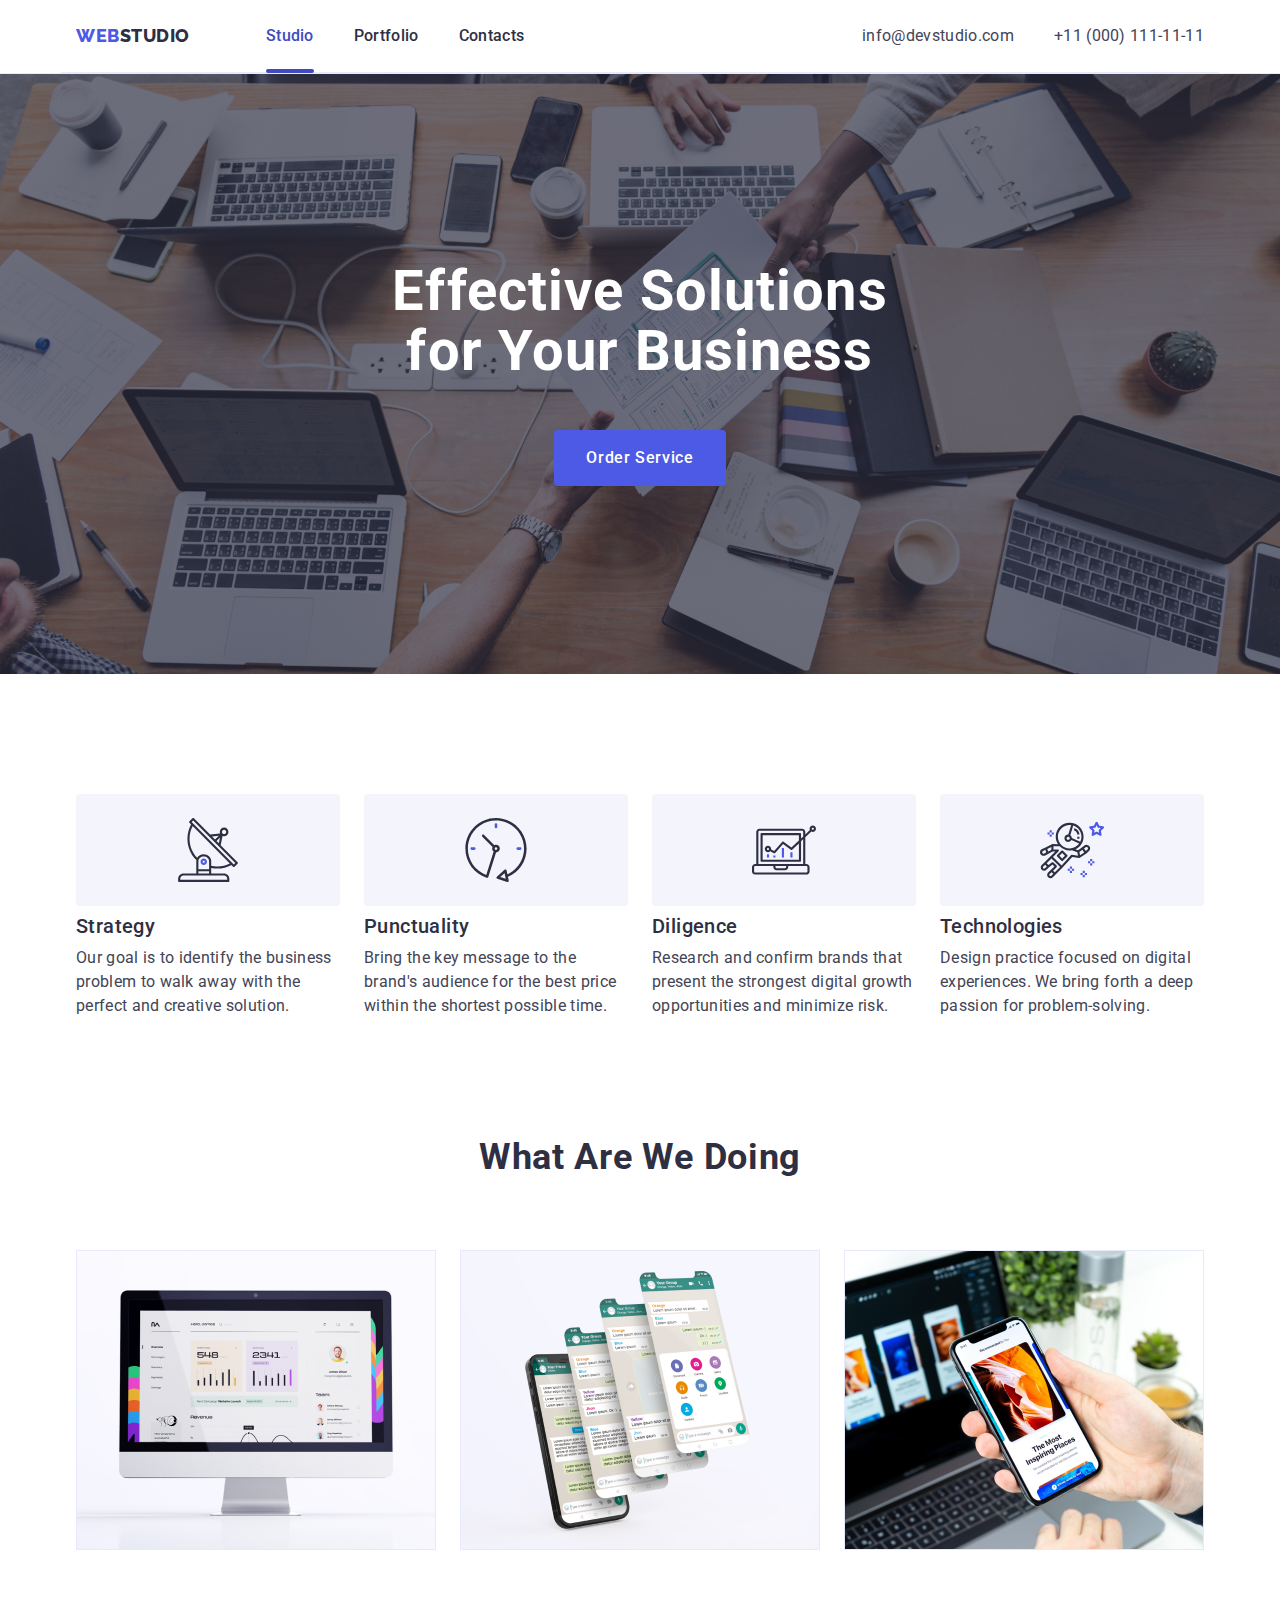
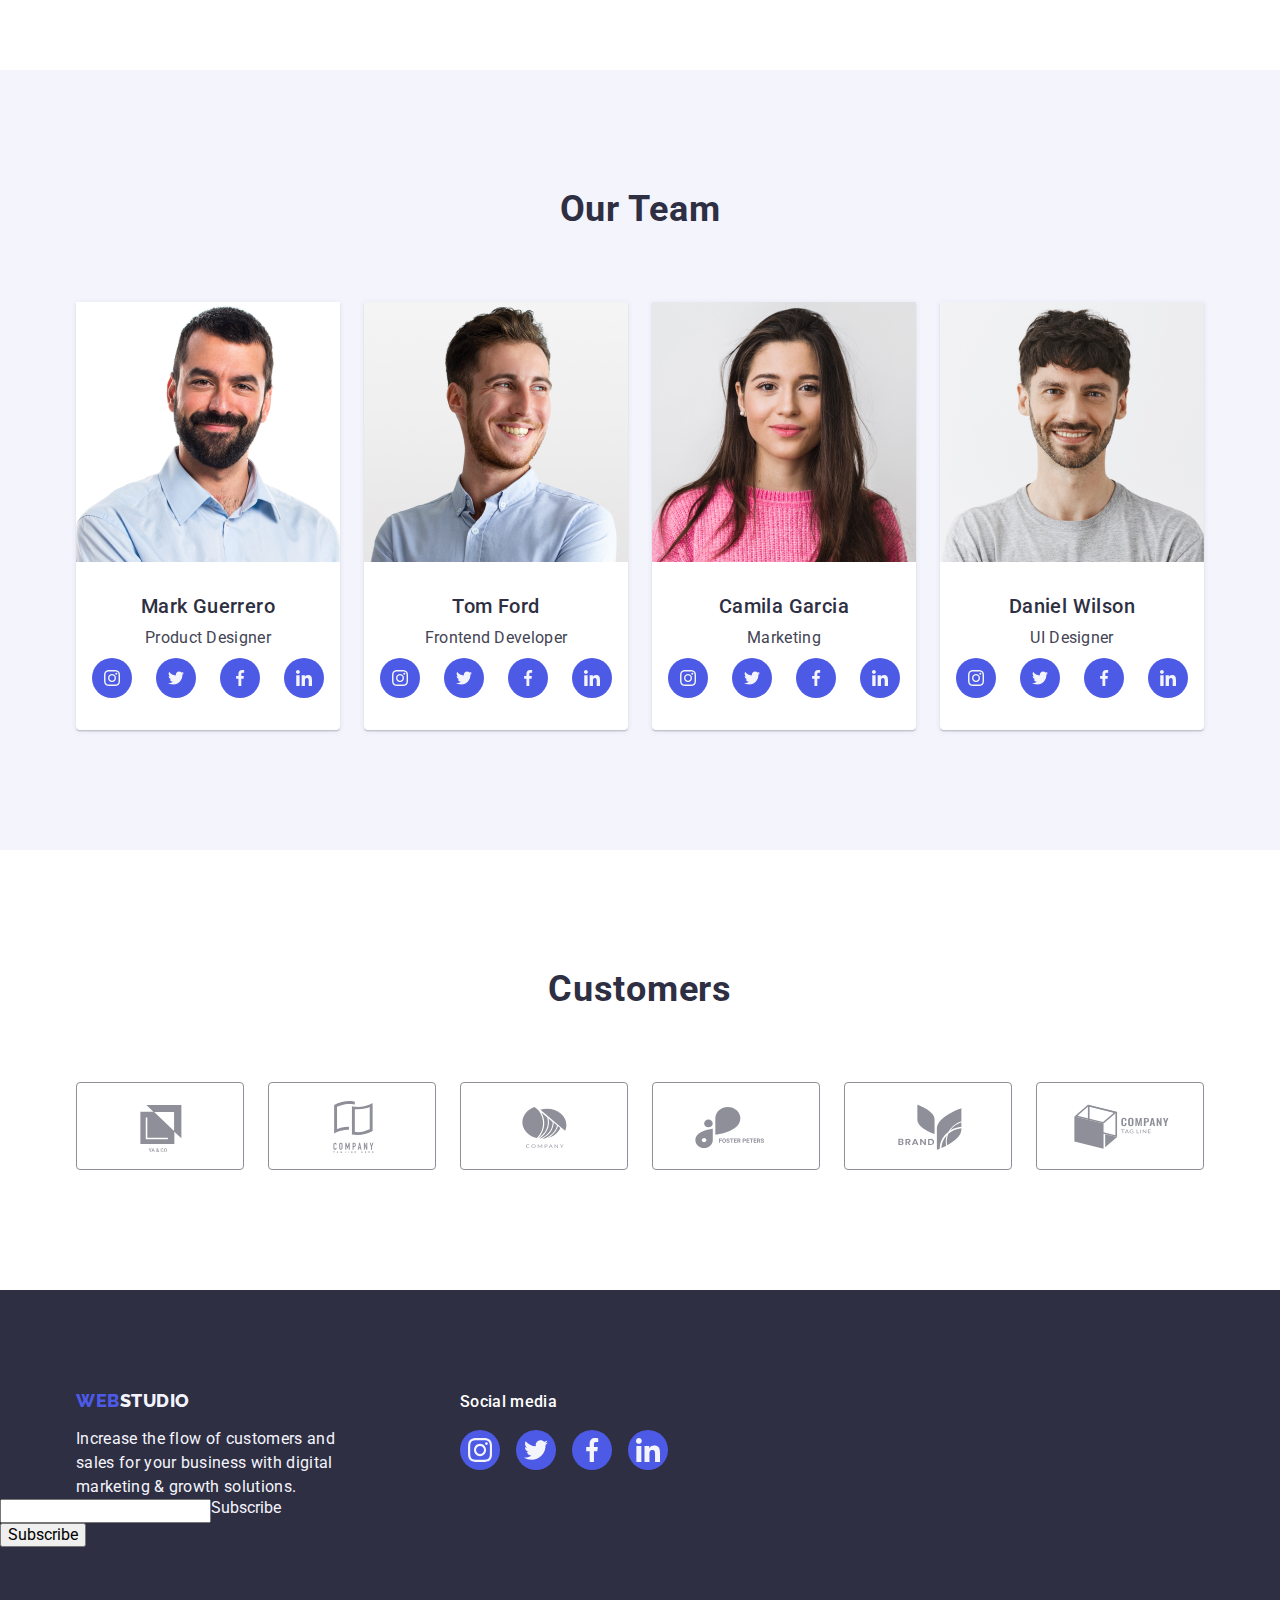
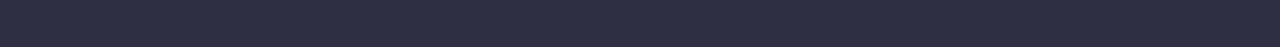
==== index.html @ 99c34e23 "hw6" ====
<!DOCTYPE html>
<html lang="en">

<head>
  <meta charset="UTF-8">
  <meta http-equiv="X-UA-Compatible" content="IE=edge">
  <meta name="viewport" content="width=device-width, initial-scale=1.0">
  <title>WebStudio</title>
  <link rel="preconnect" href="https://fonts.googleapis.com">
  <link rel="preconnect" href="https://fonts.gstatic.com" crossorigin>
  <link href="https://fonts.googleapis.com/css2?family=Raleway:wght@800&family=Roboto:wght@400;500;700;900&display=swap"
    rel="stylesheet">
  <link rel="stylesheet" href="https://cdnjs.cloudflare.com/ajax/libs/modern-normalize/1.1.0/modern-normalize.min.css">
  <link rel="stylesheet" href="./css/styles.css">

</head>

<body>

  <header class="header">
    <div class="container main-nav">
      <nav class="nav">
        <a href="./index.html" class="logo link">Web<span class="studio">Studio</span></a>
        <ul class="site-nav list">
          <li class="item">
            <a class="nav-link current link" href="./index.html">Studio</a>
          </li>
          <li class="item">
            <a class="nav-link baterr link" href="./portfolio.html">Portfolio</a>
          </li>
          <li class="item">
            <a class="nav-link link" href="">Contacts</a>
          </li>
        </ul>
      </nav>
      <!-- contacts -->
      <address class="address">
        <ul class="auth-nav list">
          <li class="item">
            <a class="info-link link" href="mailto:info@devstudio.com">info@devstudio.com</a>
          </li>
          <li class="item">
            <a class="info-link link" href="tel:+110001111111">+11 (000) 111-11-11</a>
          </li>
        </ul>
      </address>
    </div>
  </header>
  <main>
    <section class="hero">
      <!-- Hero image -->
      <div class="container">
        <h1 class="hero-title">Effective Solutions
          for Your Business</h1>
        <button class="hero-button" type="button" data-modal-open>Order Service</button>
      </div>
    </section>
    <!-- section 1 -->
    <section class="section-eno">
      <div class="container info-nav">
        <h2 class="section-one visually-hidden">section-one</h2>
        <ul class="list section-one-list">
          <li class="itom">
            <div class="glav-iconka">
              <svg class="antenna" width="64" height="64">
                <use href="./images/icons.svg#icon-antenna-1-1">
                </use>
              </svg>
            </div>
            <h3 class="title">Strategy</h3>
            <p class="title-description">Our goal is to identify the business
              problem to walk away with the perfect and creative solution.</p>
          </li>
          <li class="itom">
            <div class="glav-iconka">
              <svg class="antenna" width="64" height="64">
                <use href="./images/icons.svg#icon-clock-1-1">
                </use>
              </svg>
            </div>
            <h3 class="title">Punctuality</h3>
            <p class="title-description">Bring the key message to the brand's audience for the best price within the
              shortest possible
              time.</p>
          </li>
          <li class="itom">
            <div class="glav-iconka">
              <svg class="antenna" width="64" height="64">
                <use href="./images/icons.svg#icon-diagram-1-1">
                </use>
              </svg>
            </div>
            <h3 class="title">Diligence</h3>
            <p class="title-description">Research and confirm brands that present the strongest digital growth
              opportunities and minimize
              risk.
            </p>
          </li>
          <li class="itom">
            <div class="glav-iconka">
              <svg class="antenna" width="64" height="64">
                <use href="./images/icons.svg#icon-astronaut-1-1">
                </use>
              </svg>
            </div>
            <h3 class="title">Technologies</h3>
            <p class="title-description">Design practice focused on digital experiences. We bring forth a deep
              passion
              for
              problem-solving.
            </p>
          </li>
        </ul>
      </div>
    </section>
    <!-- section 2 -->
    <section class="section">
      <div class="container foto-nav">
        <h2 class="section-tho">What are we doing</h2>
        <ul class="section-tho-list">
          <li class="atem">
            <img src="./images/about/Rectangle71.jpg" alt="Strategy" width="360" height="300" />
          </li>
          <li class="atem">
            <img src="./images/about/Rectangle71(1).jpg" alt="Communication" width="360" height="300" />
          </li>
          <li class="atem">
            <img src="./images/about/Rectangle71(2).jpg" alt="Technologies" width="360" height="300" />
          </li>
        </ul>
      </div>
    </section>
    <!-- section 3  team-->
    <section class="section-team">
      <div class="container name-nav">
        <h2 class="section-three">Our Team</h2>
        <ul class="section-three-list">
          <li class="theam">
            <img src="./images/team/img(1a).jpg" alt="Mark Guerrero" width="264" height="260">
            <div class="class-one">
              <h3 class="staff-name">Mark Guerrero</h3>
              <p class="staff-role">Product Designer</p>
              <ul class="theam-iconka-list list">
                <li class="sicial-mereja-list">
                  <a href="" class="theam-iconka-link">
                    <svg class="theam-iconka" width="16" height="16">
                      <use href="./images/icons.svg#icon-instagram-2-1">
                      </use>
                    </svg>
                  </a>
                </li>
                <li class="sicial-mereja-list">
                  <a href="" class="theam-iconka-link">
                    <svg class="theam-iconka" width="16" height="16">
                      <use href="./images/icons.svg#icon-twitter-1-1">
                      </use>
                    </svg>
                  </a>
                </li>
                <li class="sicial-mereja-list">
                  <a href="" class="theam-iconka-link">
                    <svg class="theam-iconka" width="16" height="16">
                      <use href="./images/icons.svg#icon-facebook-1-1">
                      </use>
                    </svg>
                  </a>
                </li>
                <li class="sicial-mereja-list">
                  <a href="" class="theam-iconka-link">
                    <svg class="theam-iconka" width="16" height="16">
                      <use href="./images/icons.svg#icon-linkedin-1-1">
                      </use>
                    </svg>
                  </a>
                </li>
              </ul>
            </div>
          </li>
          <li class="theam">
            <img src="./images/team/img(2a).jpg" alt="Tom Ford" width="264" height="260" />
            <div class="class-one">
              <h3 class="staff-name">Tom Ford</h3>
              <p class="staff-role">Frontend Developer</p>
              <ul class="theam-iconka-list list">
                <li class="sicial-mereja-list">
                  <a href="" class="theam-iconka-link">
                    <svg class="theam-iconka" width="16" height="16">
                      <use href="./images/icons.svg#icon-instagram-2-1">
                      </use>
                    </svg>
                  </a>
                </li>
                <li class="sicial-mereja-list">
                  <a href="" class="theam-iconka-link">
                    <svg class="theam-iconka" width="16" height="16">
                      <use href="./images/icons.svg#icon-twitter-1-1">
                      </use>
                    </svg>
                  </a>
                </li>
                <li class="sicial-mereja-list">
                  <a href="" class="theam-iconka-link">
                    <svg class="theam-iconka" width="16" height="16">
                      <use href="./images/icons.svg#icon-facebook-1-1">
                      </use>
                    </svg>
                  </a>
                </li>
                <li class="sicial-mereja-list">
                  <a href="" class="theam-iconka-link">
                    <svg class="theam-iconka" width="16" height="16">
                      <use href="./images/icons.svg#icon-linkedin-1-1">
                      </use>
                    </svg>
                  </a>
                </li>
              </ul>
            </div>
          </li>
          <li class="theam">
            <img src="./images/team/img(3).jpg" alt="Camila Garcia" width="264" height="260" />
            <div class="class-one">
              <h3 class="staff-name">Camila Garcia</h3>
              <p class="staff-role">Marketing</p>
              <ul class="theam-iconka-list list">
                <li class="sicial-mereja-list">
                  <a href="" class="theam-iconka-link">
                    <svg class="theam-iconka" width="16" height="16">
                      <use href="./images/icons.svg#icon-instagram-2-1">
                      </use>
                    </svg>
                  </a>
                </li>
                <li class="sicial-mereja-list">
                  <a href="" class="theam-iconka-link">
                    <svg class="theam-iconka" width="16" height="16">
                      <use href="./images/icons.svg#icon-twitter-1-1">
                      </use>
                    </svg>
                  </a>
                </li>
                <li class="sicial-mereja-list">
                  <a href="" class="theam-iconka-link">
                    <svg class="theam-iconka" width="16" height="16">
                      <use href="./images/icons.svg#icon-facebook-1-1">
                      </use>
                    </svg>
                  </a>
                </li>
                <li class="sicial-mereja-list">
                  <a href="" class="theam-iconka-link">
                    <svg class="theam-iconka" width="16" height="16">
                      <use href="./images/icons.svg#icon-linkedin-1-1">
                      </use>
                    </svg>
                  </a>
                </li>
              </ul>
            </div>
          </li>
          <li class="theam">
            <img src="./images/team/img(4).jpg" alt="Daniel Wilson" width="264" height="260" />
            <div class="class-one">
              <h3 class="staff-name">Daniel Wilson</h3>
              <p class="staff-role">UI Designer</p>
              <ul class="theam-iconka-list list">
                <li class="sicial-mereja-list ">
                  <a href="" class="theam-iconka-link">
                    <svg class="theam-iconka" width="16" height="16">
                      <use href="./images/icons.svg#icon-instagram-2-1">
                      </use>
                    </svg>
                  </a>
                </li>
                <li class="sicial-mereja-list">
                  <a href="" class="theam-iconka-link">
                    <svg class="theam-iconka" width="16" height="16">
                      <use href="./images/icons.svg#icon-twitter-1-1">
                      </use>
                    </svg>
                  </a>
                </li>
                <li class="sicial-mereja-list">
                  <a href="" class="theam-iconka-link">
                    <svg class="theam-iconka" width="16" height="16">
                      <use href="./images/icons.svg#icon-facebook-1-1">
                      </use>
                    </svg>
                  </a>
                </li>
                <li class="sicial-mereja-list">
                  <a href="" class="theam-iconka-link">
                    <svg class="theam-iconka" width="16" height="16">
                      <use href="./images/icons.svg#icon-linkedin-1-1">
                      </use>
                    </svg>
                  </a>
                </li>
              </ul>
            </div>
          </li>
        </ul>
      </div>
    </section>
    <section class="customer">
      <div class="container">
        <h2 class="customers">Customers</h2>
        <ul class="client-list list">
          <li class="customer-client">
            <a href="" class="client-link">
              <svg class="client-icons" width="104" height="56">
                <use href="./images/icons.svg#icon-Logo-1">
                </use>
              </svg>
            </a>
          </li>
          <li class="customer-client">
            <a href="" class="client-link">
              <svg class="client-icons" width="104" height="56">
                <use href="./images/icons.svg#icon-Logo-2-1">
                </use>
              </svg>
            </a>
          </li>
          <li class="customer-client">
            <a href="" class="client-link">
              <svg class="client-icons" width="104" height="56">
                <use href="./images/icons.svg#icon-Logo-3-1">
                </use>
              </svg>
            </a>
          </li>
          <li class="customer-client">
            <a href="" class="client-link">
              <svg class="client-icons" width="104" height="56">
                <use href="./images/icons.svg#icon-Logo-4-1">
                </use>
              </svg>
            </a>
          </li>
          <li class="customer-client">
            <a href="" class="client-link">
              <svg class="client-icons" width="104" height="56">
                <use href="./images/icons.svg#icon-Logo-5-1">
                </use>
              </svg>
            </a>
          </li>
          <li class="customer-client">
            <a href="" class="client-link">
              <svg class="client-icons" width="104" height="56">
                <use href="./images/icons.svg#icon-Logo-6-1">
                </use>
              </svg>
            </a>
          </li>
        </ul>
      </div>
    </section>
  </main>
  <!-- footer -->
  <footer class="footer link">
    <div class="container foot-nav">
      <div class="footer-one">
        <a class="footer-logo link" href="./index.html">Web<span class="footer-studio">Studio</span></a>
        <p class="footer-text">Increase the flow of customers and sales for your business with digital marketing &
          growth solutions.</p>
      </div>
      <div class="social-nav">
        <p class="social-media">Social media</p>
        <ul class="social-footer-list list">
          <li class="glavni-iconki">
            <a href="" class="link-sosial-media">
              <svg class="iconka-sm" width="24" height="24">
                <use href="./images/icons.svg#icon-instagram-2-1"></use>
              </svg>
            </a>
          </li>
          <li class="glavni-iconki">
            <a href="" class="link-sosial-media">
              <svg class="iconka-sm" width="24" height="24">
                <use href="./images/icons.svg#icon-twitter-1-1"></use>
              </svg>
            </a>
          </li>
          <li class="glavni-iconki">
            <a href="" class="link-sosial-media">
              <svg class="iconka-sm" width="24" height="24">
                <use href="./images/icons.svg#icon-facebook-1-1"></use>
              </svg>
            </a>
          </li>
          <li class="glavni-iconki">
            <a href="" class="link-sosial-media">
              <svg class="iconka-sm" width="24" height="24">
                <use href="./images/icons.svg#icon-linkedin-1-1"></use>
              </svg>
            </a>
          </li>
        </ul>
      </div>
    </div>
    <div class="Subscribe">
      <label><input type=""></label>
      <span>Subscribe</span>
    </div>
    <button class="btn bnt-sumsctibe" type="submit">Subscribe</button>
  </footer>
  <!-- modal window -->
  <div class="backdrop is-hidden" data-modal>
    <div class="modal">
      <button class="modal-btn" type="button" data-modal-close>
        <svg class="modal-icon" width="8" height="8">
          <use href="./images/icons.svg#icon-close-black-18dp-2-1-1"></use>
        </svg>
      </button>
      <strong class="text-saglav">Leave your contacts and we will call you back</strong>
      <form name="contact-form">
        <label class="contact-form-label" for="Name">Name</label>
        <div class="contact-form-one">
          <input class="input-name" type="text" name="user_name" id="Name" />
          <svg class="icon-input" width="18" height="24">
            <use href=""></use>
          </svg>
        </div>
        <label class="contact-form-label" for="Phone">Phone</label>
        <div class="contact-form-one">
          <input class="input-name" type="tel" name="telefon_namb" id="Phone" />
          <svg class="icon-input" width="18" height="24">
            <use href=""></use>
          </svg>
        </div>
        <label class="contact-form-label" for="Email">Email</label>
        <div class="contact-form-one">
          <input class="input-name" type="email" name="email_contact" id="Email" />
          <svg class="icon-input" width="18" height="24">
            <use href=""></use>
          </svg>
        </div>
        <label class="contact-form-label" for="Comment">Comment</label>
        <textarea class="contact-form-maccenger" name="Comment_mesg" id="Comment" cols="30" rows="10"
          placeholder="Text input"></textarea>
        <label class="contact-form-info">
          <input class="input-checkbox" type="checkbox">
          <span class="input-checkbox-text">I accept the terms and conditions of the <a class="span-text" href>Privacy
              Policy</a></span>
        </label>
        <button class="btn btn-send" type="submit">Send</button>
      </form>
    </div>
  </div>
  <script src="./js/modal.js"></script>
</body>

</html>
---- css/styles.css ----
:root {
  --primary-brand: #4b5ae5;
  --pressed-state: #404bbf;
  --dark: #2e2f42;
  --success: #31d0aa;
  --text: #434455;
  --subtle-text: #8e8f99;
  --accent: #e7e9fc;
  --light: #f4f4fd;
  --modal-overlay: #2e2f42;
  --hero-background: #2e2f42;
  --white-background: #ffffff;
  --modal-background: #fcfcfc;
  --animation: 250ms cubic-bezier(0.4, 0, 0.2, 1);
  --anim-fast: 250ms ease-in;
  --anim-fas: 250ms cubic-bezier(0.4, 0, 0.2, 1);
}



*,
*::before,
* ::after {
  box-sizing: border-box;
}

h1,
h2,
h3,
ul,
p {
  margin: 0;
}

/* body */
body {
  color: var(--text);
  background-color: var(--white-background);
  font-family: 'Roboto', sans-serif;
}

.container {
  margin-left: auto;
  margin-right: auto;
  width: 1158px;
  padding: 0 15px;
}

img {
  display: block;
}

.main-nav {
  display: flex;
  align-items: center;
  border-bottom: 1px solid #E7E9FC;
}

.visually-hidden {
  position: absolute;
  width: 1px;
  height: 1px;
  margin: -1px;
  border: 0;
  padding: 0;
  clip: rect(0 0 0 0);
  overflow: hidden;
}

.nav {
  display: flex;
  align-items: center;
  height: 72px;
}

.header {
  text-decoration: none;
  color: inherit;
  border-bottom: 1px solid #e7e9fc;
  box-shadow: 0px 2px 1px rgba(46, 47, 66, 0.08),
    0px 1px 1px rgba(46, 47, 66, 0.16),
    0px 1px 6px rgba(46, 47, 66, 0.08);

}

.logo.link {
  margin-right: 76px;
}

/* site nav */
.site-nav {
  display: flex;
  align-items: center;
  gap: 40px;
  padding: 0;
}

/* до адресса , але не точно */
/* adress  */
.auth-nav {
  display: flex;
  gap: 40px;
  align-items: center;
}

.list {
  list-style-type: none;
}


/* logo header */
.logo.link {
  font-family: 'Raleway', sans-serif;
  font-style: normal;
  font-weight: 800;
  font-size: 18px;
  letter-spacing: 0.03em;
  text-transform: uppercase;
  line-height: 1.17;
  text-decoration: none;
  color: #4d5ae5;
}

.studio {
  color: #2e2f42;
  font-family: 'Raleway', sans-serif;
  font-style: normal;
  font-weight: 800;
  font-size: 18px;
  line-height: 1.17;
}

/* adress */
.address {
  font-style: normal;
  margin-left: auto;
}

.nav-link {
  color: var(--dark);
  letter-spacing: 0.02em;
  line-height: 1.5;
  font-style: normal;
  font-weight: 500;
  font-size: 16px;
  display: block;
  padding-top: 24px;
  padding-bottom: 24px;
  transition: color var(--anim-fas);
}

.nav-link.link:hover,
.nav-link.link:focus {
  color: #404bbf;
}

.info-link {
  transition: color var(--anim-fas);
}

.info-link.link:hover,
.info-link.link:focus {
  color: #404bbf
}

.auth-nav .info-link {
  color: var(--text);
  font-style: normal;
  font-weight: 400;
  font-size: 16px;
  line-height: 1.5;
  letter-spacing: 0.02em;
  transition: color var(--anim-fas);
}

.auth-nav,
info-link.link:hover,
.auth-nav,
info-link.link:focus {
  color: #404bbf;
  line-height: 1.5;
}

/* hero */
.hero {
  background-color: var(--hero-background);
  font-family: 'Roboto', sans-serif;
  height: 600px;
  text-align: center;
  padding: 188px 0;
}

.hero-title {
  color: var(--white-background);
  font-style: normal;
  font-weight: 700;
  font-size: 56px;
  line-height: 1.07;
  text-align: center;
  letter-spacing: 0.02em;
  text-align: center;
  display: block;
  margin-left: auto;
  margin-right: auto;
  max-width: 496px;
  margin-bottom: 48px;
}

.hero-button {
  background-color: #4D5AE5;
  color: var(--white-background);
  cursor: pointer;
  font-family: 'Roboto', sans-serif;
  font-style: normal;
  font-weight: 500;
  font-size: 16px;
  line-height: 1.5;
  letter-spacing: 0.04em;
  transition: background-color var(--animation);
}

.hero-button,
.button {
  text-align: center;
  display: block;
  min-width: 169px;
  height: 56px;
  border: none;
  border-radius: 4px;
  margin-left: auto;
  margin-right: auto;
  padding: 16px 32px;
}

.hero-button:hover,
.hero-button:focus {
  background-color: var(--pressed-state);
}

/* section */
.section {
  color: var(--dark);
}

/* sect 1 */
.section-eno {
  padding: 120px 0;
}

.section-one {
  width: calc((100% - 72px) / 4);
}

.section-one-list {
  gap: 24px;
  padding: 0;
  display: flex;
}

.section-tho-list {
  display: flex;
  list-style-type: none;
  gap: 24px;
  padding: 0;
}

.section-three-list {
  display: flex;
  list-style-type: none;
  gap: 24px;
  padding: 0;
}

.filter-list {
  display: flex;
  padding: 0;
  gap: 24px;
}

.title,
.title-description {
  max-width: 264px;
}

.title {
  margin-bottom: 8px;
}

/* section 2 blok */

.section-tho {
  align-items: center;
  margin-bottom: 72px;
}

.section {
  padding-bottom: 120px;
}

.list {

  padding: 0;

}

.atem {
  width: 360px;
  gap: 24px;

}

.text-nav {
  padding-top: 120px;
  padding-bottom: 120px;
  padding-left: auto;
  padding-right: auto;
}

/* 3 sect */

.section-three {
  align-items: center;
  margin-bottom: 72px;

}



.theam {
  border-radius: 0px 0px 4px 4px;
  box-shadow: 0px 1px 6px rgba(46, 47, 66, 0.08), 0px 1px 1px rgba(46, 47, 66, 0.16), 0px 2px 1px rgba(46, 47, 66, 0.08);
}

/* footer  */

.footer.link {
  padding: 100px 0;
}

.footer-logo.link {
  display: inline-block;
  margin-bottom: 16px;
}

.footer-text {
  max-width: 264px;
}

.footer-studio {
  display: inline-block;
}

.section-one {
  font-style: normal;
  font-weight: 700;
  font-size: 36px;
  line-height: 1.12;
  text-align: center;
  letter-spacing: 0.02em;
  text-transform: capitalize;
  color: var(--dark);
}

.section-tho {
  font-style: normal;
  font-weight: 700;
  font-size: 36px;
  line-height: 1.11;
  text-align: center;
  letter-spacing: 0.02em;
  text-transform: capitalize;
  color: var(--dark);
}

.title {
  color: var(--dark);
  font-style: normal;
  font-weight: 500;
  font-size: 20px;
  line-height: 1.2;
  letter-spacing: 0.02em;
}

.title-description {
  font-style: normal;
  font-weight: 400;
  font-size: 16px;
  line-height: 1.5;
  letter-spacing: 0.02em;
  color: var(--text);
  background-color: var(--white-background);
}

/* 3 section */
.theam {
  width: calc((100% - 72px) / 4);
}

.section-team {
  background-color: var(--light);
  padding-top: 120px;
  padding-bottom: 120px;
}

.list-sec {
  text-decoration: none;
}

.class-one {
  padding: 32px 0;
  border-radius: 0px 0px 4px 4px;
}

.section-three {
  font-family: 'Roboto';
  font-style: normal;
  font-weight: 700;
  font-size: 36px;
  line-height: 1.11;
  text-align: center;
  letter-spacing: 0.02em;
  text-transform: capitalize;
  color: var(--dark);

}

.staff-role {
  text-align: center;
}

.staff-name {
  font-style: normal;
  font-weight: 500;
  font-size: 20px;
  line-height: 1.2;
  letter-spacing: 0.02em;
  background-color: var(--white-background);
  color: var(--dark);
  text-align: center;
  margin-bottom: 8px;

}

.staff-role,
.theam {
  color: var(--text);
  background-color: var(--white-background);
  line-height: 1.5;
  letter-spacing: 0.02em;
}

.filter-list {
  margin-left: auto;
  margin-right: auto;
  gap: 24px;
  margin-bottom: 72px;
  justify-content: center;
}

.clear {
  display: flex;
  flex-wrap: wrap;
  justify-content: center;
}

.filter-button {
  justify-content: center;
  padding: 12px 24px;
  border: 1px solid #e7e9fc;
  border-radius: 4px;

}

/* portfolio */
.groop {
  padding-top: 96px;
  padding-bottom: 120px;
}

.filter-button {
  font-family: 'Roboto', sans-serif;
  font-style: normal;
  font-weight: 500;
  font-size: 16px;
  line-height: 1.5;
  letter-spacing: 0.04em;
  color: #4d5ae5;
  background-color: var(--light);
  cursor: pointer;
  transition: box-shadow var(--animation), border var(--anim-fas), color var(--anim-fas), background-color var(--anim-fas);
}


/* portfolio */
.filter-button:hover {
  background-color: #404bbf;
  color: var(--white-background);
  border: 1px solid transparent;
  box-shadow: 0px 3px 1px rgba(0, 0, 0, 0.1),
    0px 2px 1px rgba(0, 0, 0, 0.08),
    0px 2px 2px rgba(0, 0, 0, 0.12);
}

.filter-button:focus {
  background-color: #404bbf;
  color: var(--white-background);
  text-decoration: none;
  border: 1px solid transparent;
  box-shadow: 0px 3px 1px rgba(0, 0, 0, 0.1),
    0px 2px 1px rgba(0, 0, 0, 0.08),
    0px 2px 2px rgba(0, 0, 0, 0.12);
}

.portfolio-link {
  transition: box-shadow var(--animation);
}

.portfolio-link.link:hover,
.portfolio-link.link:focus {
  box-shadow: 0px 1px 6px rgba(46, 47, 66, 0.08),
    0px 1px 1px rgba(46, 47, 66, 0.16),
    0px 2px 1px rgba(46, 47, 66, 0.08);
}

.portfolio-type {
  font-style: normal;
  font-weight: 500;
  letter-spacing: 0.02em;
  color: var(--dark);
  font-size: 20px;
  line-height: 1.2;
  margin-bottom: 8px;

}

.portfolio-info {
  padding: 32px 16px;
  border: 1px solid #e7e9fc;
  border-top: none;

}


.portfolio-platform {
  font-size: 16px;
  line-height: 1.5;
  letter-spacing: 0.02em;
  color: var(--text);
  text-decoration: none;
}

.flex-list {
  display: flex;
  flex-wrap: wrap;
  column-gap: 24px;
  row-gap: 48px;
}


.flex-portfolio {
  display: flex;
  flex-wrap: wrap;
  justify-content: center;
  width: 360px;
  border: 1px solid #E7E9FC;
  flex-basis: calc(100%-2*24px)/3;
}



/* footer */
.footer,
.footer-text,
.footer-studio {
  background-color: var(--dark);
  color: var(--light);
}

.footer-logo.link {
  color: #4d5ae5;
  font-family: 'Raleway', sans-serif;
  font-style: normal;
  font-weight: 800;
  font-size: 18px;
  line-height: 1.17;
  letter-spacing: 0.03em;
  text-transform: uppercase;
  text-decoration: none;
}

.footer-studio {
  color: var(--light);
}

.footer-text {
  font-family: 'Roboto', sans-serif;
  font-style: normal;
  font-weight: 400;
  font-size: 16px;
  line-height: 1.5;
  letter-spacing: 0.02em;
  color: var(--light);
}

.link {
  text-decoration: none;
}

/* hw4 */
.hero {
  background-image: linear-gradient(rgba(46, 47, 66, 0.7), rgba(46, 47, 66, 0.7)), url(../images/price/people.jpg);
  max-width: 1440px;
  height: 600px;
  background-position: center;
  margin-left: auto;
  margin-right: auto;
  background-size: cover;
  background-repeat: no-repeat;

}

/* .itom::before {
  display: block;
  content: '';
  height: 112px;
  background: #F4F4FD;
  border-radius: 4px;
  background-repeat: no-repeat;
  background-position: center;
  margin-bottom: 8px;
} */

.glav-iconka {
  display: flex;
  background: #F4F4FD;
  height: 112px;
  margin-bottom: 8px;
  justify-content: center;
  background-repeat: no-repeat;
  border-radius: 4px;
  gap: 24px;
  align-items: center;
}





/* iconka */

.theam-iconka-cont {
  margin-top: 8px;
}


.theam-iconka-list {
  display: flex;
  gap: 24px;
  max-height: 40px;
  justify-content: center;
  background-position: center;
  margin-top: 8px;
}

.theam-iconka-link:hover,
.theam-iconka-link:focus {
  background-color: #404bbf;
}


.theam-iconka-link {
  background-color: #4d5ae5;
  display: flex;
  justify-content: center;
  align-items: center;
  border-radius: 50%;
  width: 40px;
  height: 40px;
  transition: background-color var(--animation);
}

.theam-iconka {
  width: 16px;
  height: 16px;
  fill: #f4f4fd;
}


/* customer */

.customer {
  padding-top: 120px;
  padding-bottom: 120px;
}

.customers {
  text-align: center;
  font-family: 'Roboto';
  font-style: normal;
  margin-bottom: 72px;
  font-size: 36px;
  letter-spacing: 0.02em;
  color: #2E2F42;
  line-height: 1.1;
}

.client-list {
  display: flex;
  gap: 24px;
}

.client-link {
  display: flex;
  align-items: center;
  justify-content: center;
  width: 168px;
  height: 88px;
  border: 1px solid #8E8F99;
  border-radius: 4px;
  color: var(--subtle-text);
  transition: color var(--animation), border var(--animation);
}

.client-link:hover,
.client-link:focus {
  border: 1px solid #404bbf;
  color: #404bbf;
}

.client-icons {
  fill: currentColor;
}

/* footer */
.social-media {
  color: #FFFFFF;
  margin-bottom: 16px;
  font-weight: 500;
  font-size: 16px;
  line-height: 24px;
  letter-spacing: 0.02em;
}

.link-sosial-media {
  background-color: #4d5ae5;
  display: flex;
  justify-content: center;
  align-items: center;
  border-radius: 50%;
  width: 40px;
  height: 40px;
  transition: background-color var(--animation);
}

.link-sosial-media:focus,
.link-sosial-media:hover {
  background-color: #31d0aa;
}

.social-footer-list {
  display: flex;
  gap: 16px;
  align-items: baseline;

}

.footer-one {
  margin-right: 120px;
}

.foot-nav {
  display: flex;
  align-items: baseline;
}


.iconka-sm {
  fill: #f4f4fd
}

/* hw5 */
.nav-link {
  position: relative;
}

.nav-link::after {
  content: '';
  position: absolute;
  display: block;
  width: 100%;
  height: 4px;
  border-radius: 2px;
  bottom: -1px;
  left: 0;

}

.nav-link.current {
  color: #404BBF;
}

/* .nav-link:hover::after,
.nav-link:focus::after { */
.nav-link.current::after {
  background-color: #404BBF;
}

/* portfolio  */



.flex-portfolio:hover .overlay {
  transform: translateY(0);
}

.portfolio-block {
  overflow: hidden;
  position: relative;
}

.overlay {
  display: flex;
  position: absolute;
  top: 0;
  left: 0;
  width: 100%;
  height: 100%;
  padding: 40px 32px;

  transform: translateY(100%);
  transition: transform 250ms cubic-bezier(0.4, 0, 0.2, 1);
  background-color: #4b5ae5;
}

.portfolio-link:hover .overlay,
.portfolio-link:focus .overlay {
  transform: translateY(0);
}



.paragraf-overlay {
  color: #F4F4FD;
  top: 40px;
  left: 32px;
  padding-bottom: 164px;

  font-family: 'Roboto';
  font-style: normal;
  font-weight: 400;
  font-size: 16px;
  line-height: 24px;
  letter-spacing: 0.02em;

}

.portfolio-block {
  position: relative;
}

/* < !-- modal window --> */

.backdrop {
  position: fixed;
  top: 0;
  left: 0;
  background-color: rgba(46, 47, 66, 0.4);
  width: 100%;
  height: 100%;
  transition: opacity var(--anim-fas), visibility var(--anim-fas);
}

.is-hidden {
  opacity: 0;
  visibility: hidden;
  pointer-events: none;

}

.modal {
  position: absolute;
  padding: 24px;
  width: 408px;
  min-height: 584px;
  left: 50%;
  top: 50%;
  opacity: 1;
  transform: translate(-50%, -50%);
  transition: transform var(--animation) cubic-bezier(0.4, 0, 0.2, 1),
    opacity var(--animation) cubic-bezier(0.4, 0, 0.2, 1);
  border-radius: 4px;
  background-color: #FCFCFC;
  box-shadow: 0px 1px 1px rgba(0, 0, 0, 0.14), 0px 1px 3px rgba(0, 0, 0, 0.12), 0px 2px 1px rgba(0, 0, 0, 0.2);
}

.backdrop .is-hidden .modal {
  transform: translate(-50%, -50%);
  opacity: 0;
}

.modal-btn {
  display: flex;
  align-items: center;
  justify-content: center;
  margin-left: auto;
  width: 24px;
  height: 24px;
  background-color: #E7E9FC;
  border: 1px solid rgba(0, 0, 0, 0.1);
  border-radius: 50%;
  border: none;
  cursor: pointer;
  transition: background-color var(--anim-fas), color var(--anim-fas);
}

.modal-btn:hover,
.modal-btn:focus {
  color: #E7E9FC;
  background-color: #404bbf;
}

.modal-icon {
  fill: currentColor;
}


/* Subscribe */
.Subscribe {
  display: flex;
}

.text-saglav {
  display: block;
  margin-bottom: 16px;
  font-weight: 500;
  font-size: 16px;
  line-height: 1.5;
  letter-spacing: 0.02em;
  color: #2E2F42;
}

.contact-form-label {
  display: block;
  text-align: left;
  font-weight: 400;
  font-size: 12px;
  line-height: 1.16;
  letter-spacing: 0.04em;
  margin-bottom: 4px;
  color: #8e8f99;
}

.contact-form-one {
  position: relative;
  margin-bottom: 8px;
}

.input-name {
  width: 100%;
  height: 40px;
  border: 1px solid rgba(46, 47, 66, 0.4);
  border-radius: 4px;
  padding-left: 38px;
  padding-right: 38px;
}

.contact-form-maccenger {
  display: block;
  width: 100%;
  max-height: 120px;
  resize: none;
  border: 1px solid rgba(46, 47, 66, 0.4);
  border-radius: 4px;
  padding-left: 16px;
  padding-top: 12px px;
  margin-bottom: 16px;
}

.contact-form-info {
  display: flex;
  align-items: center;
  gap: 0px;
  margin-bottom: 24px;
}

.input-checkbox {
  appearance: none;
  cursor: pointer;
}

.input-checkbox-text {
  font-weight: 400;
  font-size: 12px;
  line-height: 1.16;
  letter-spacing: 0.04em;
  color: #8e8f99;
  margin-left: 8px
}

.span-text {
  color: #4b5ae5;
}


.btn.btn-send {
  display: block;
  margin: 0 auto;
  width: 169px;
  height: 52px;
  font-weight: 500;
  font-size: 16px;
  line-height: 1.5;
  letter-spacing: 0.04em;
  color: #FFFFFF;
  background-color: #4D5AE5;
  box-shadow: 0px 4px 4px rgba(0, 0, 0, 0.15);
  border-radius: 4px;
  border-color: transparent;
  cursor: pointer;
}
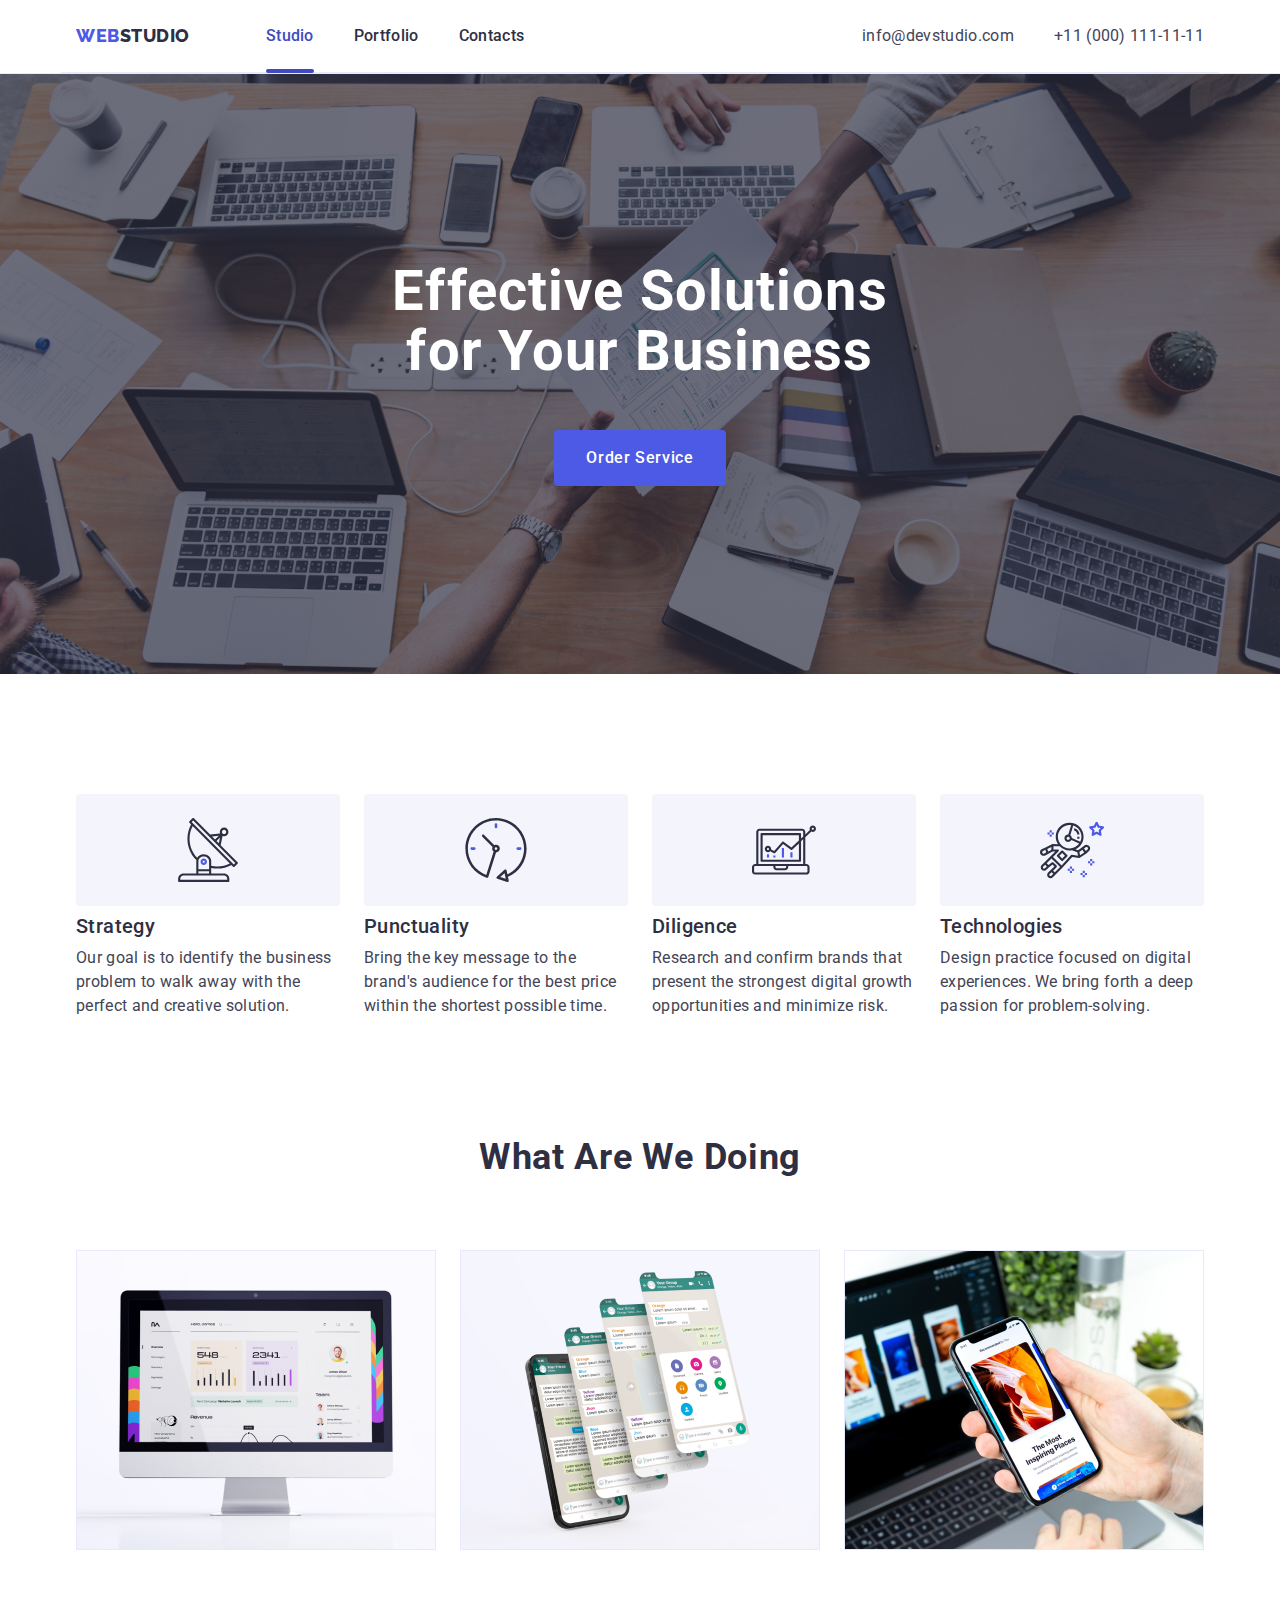
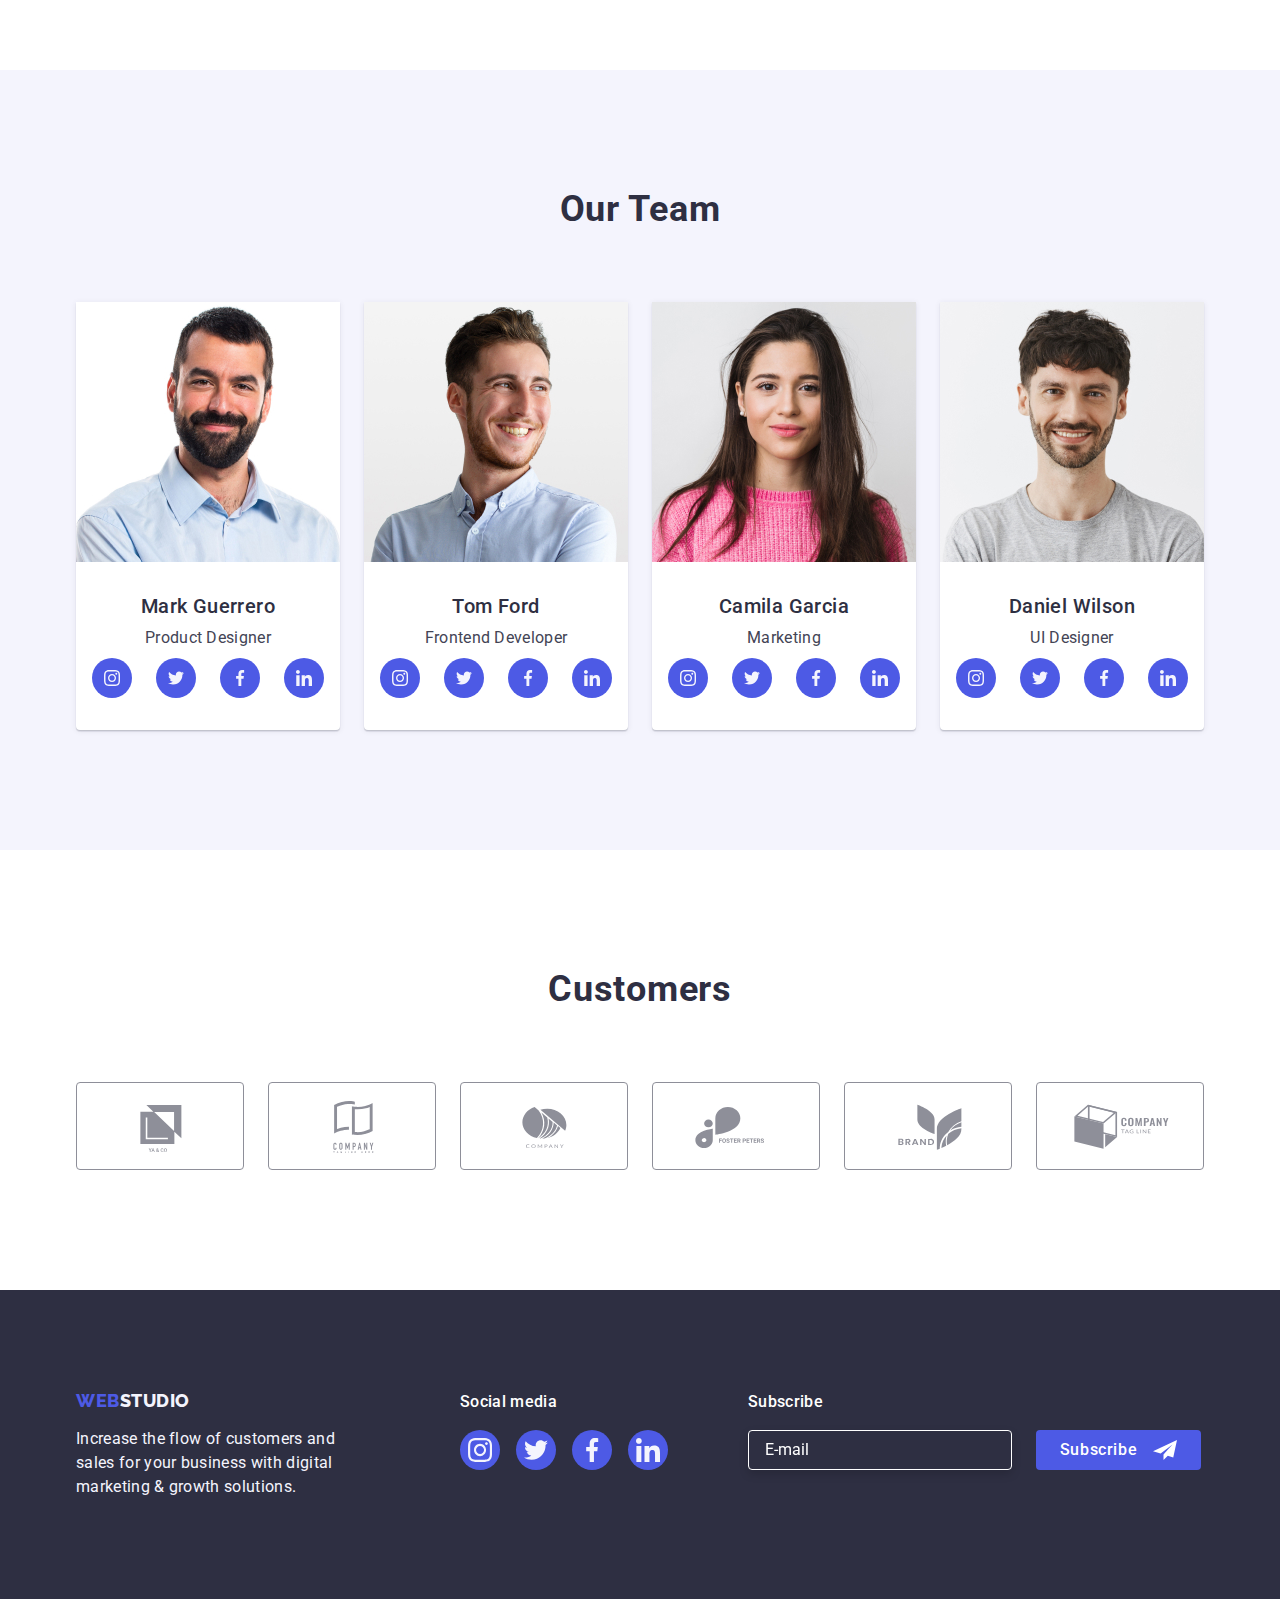
==== commit 00b1d748: "css 6" ====
--- a/index.html
+++ b/index.html
@@ -399,12 +399,19 @@
           </li>
         </ul>
       </div>
+      <div class="Subscribe">
+        <p class="text-Subscribe">Subscribe</p>
+        <form class="poick-Email">
+          <label class="Email"></label>
+          <input class="footer-input" type="email" name="email" id="email" placeholder="E-mail">
+          <button class="bnt-sumsctibe">Subscribe
+            <svg width="24" height="24">
+              <use href="./images/icons.svg#icon-Frame-3-1"></use>
+            </svg>
+          </button>
+        </form>
+      </div>
     </div>
-    <div class="Subscribe">
-      <label><input type=""></label>
-      <span>Subscribe</span>
-    </div>
-    <button class="btn bnt-sumsctibe" type="submit">Subscribe</button>
   </footer>
   <!-- modal window -->
   <div class="backdrop is-hidden" data-modal>
@@ -420,28 +427,32 @@
         <div class="contact-form-one">
           <input class="input-name" type="text" name="user_name" id="Name" />
           <svg class="icon-input" width="18" height="24">
-            <use href=""></use>
+            <use href="./images/icons.svg#icon-person-black-18dp-1-1"></use>
           </svg>
         </div>
         <label class="contact-form-label" for="Phone">Phone</label>
         <div class="contact-form-one">
           <input class="input-name" type="tel" name="telefon_namb" id="Phone" />
           <svg class="icon-input" width="18" height="24">
-            <use href=""></use>
+            <use href="./images/icons.svg#icon-phone-black-18dp-1-1"></use>
           </svg>
         </div>
         <label class="contact-form-label" for="Email">Email</label>
         <div class="contact-form-one">
           <input class="input-name" type="email" name="email_contact" id="Email" />
           <svg class="icon-input" width="18" height="24">
-            <use href=""></use>
+            <use href="./images/icons.svg#icon-email-black-18dp-1-1"></use>
           </svg>
         </div>
         <label class="contact-form-label" for="Comment">Comment</label>
-        <textarea class="contact-form-maccenger" name="Comment_mesg" id="Comment" cols="30" rows="10"
+        <textarea class="contact-form-maccenger" name="Comment" id="Comment" cols="30" rows="10"
           placeholder="Text input"></textarea>
         <label class="contact-form-info">
           <input class="input-checkbox" type="checkbox">
+          <svg class="svg-iconka-checkbox" width="16" height="16">
+            <use class="modal-cvadrat" href="./images/icons.svg#icon-Checkbox-1"></use>
+            <use class="modal-cvadrat-gal" href="./images/icons.svg#icon-Property-1click-1"></use>
+          </svg>
           <span class="input-checkbox-text">I accept the terms and conditions of the <a class="span-text" href>Privacy
               Policy</a></span>
         </label>
--- a/css/styles.css
+++ b/css/styles.css
@@ -926,8 +926,113 @@
 
 /* Subscribe */
 .Subscribe {
-  display: flex;
-}
+  width: 453px;
+  height: 80px;
+  margin-left: 80px;
+  display: block;
+}
+
+.text-Subscribe {
+  color: #ffffff;
+  line-height: 1.5;
+  letter-spacing: 0.02em;
+  font-style: normal;
+  margin-bottom: 16px;
+  font-weight: 500;
+  font-size: 16px;
+  text-decoration: none;
+}
+
+.footer-input {
+  width: 264px;
+  height: 40px;
+  padding-left: 16px;
+  background-color: #2e2f42;
+  border: 1px solid #ffffff;
+  filter: drop-shadow(0px 4px 4px rgba(0, 0, 0, 0.15));
+  border-radius: 4px;
+  color: #ffffff;
+
+}
+
+.input-checkbox:checked+.svg-iconka-checkbox>.modal-cvadrat-gal {
+  opacity: 1;
+}
+
+.modal-cvadrat-gal {
+  opacity: 0;
+}
+
+
+
+
+.poick-Email {
+  display: flex;
+  align-items: center;
+  justify-content: left;
+}
+
+.icon-input {
+  position: absolute;
+  top: 17%;
+  left: 16px;
+  fill: #2E2F42;
+  pointer-events: none;
+  transition: fill var(--anim-fas);
+}
+
+.icon-input:hover,
+.icon-input:focus {
+  fill: #2E2F42;
+}
+
+.bnt-sumsctibe {
+  display: flex;
+  align-items: center;
+  justify-content: center;
+  font-weight: 500;
+  font-size: 16px;
+  line-height: 1.5;
+  letter-spacing: 0.04em;
+  gap: 16px;
+  width: 165px;
+  height: 40px;
+  margin-left: 24px;
+  color: #FFFFFF;
+  cursor: pointer;
+  border-radius: 4px;
+  border-color: transparent;
+  background-color: #4d5ae5;
+  transition: background-color var(--anim-fas);
+}
+
+
+.bnt-sumsctibe:hover,
+.bnt-sumsctibe:focus {
+  background-color: #404BBF;
+}
+
+input[type="email"]::placeholder {
+  color: #FFFFFF;
+  opacity: 1;
+}
+
+
+
+
+
+
+
+
+
+
+
+
+
+
+
+
+
 
 .text-saglav {
   display: block;
@@ -962,6 +1067,12 @@
   border-radius: 4px;
   padding-left: 38px;
   padding-right: 38px;
+  transition: border var(--anim-fas);
+}
+
+.input-name:focus,
+.input-name:hover {
+  border: 1px solid rgba(46, 47, 66, 0.4);
 }
 
 .contact-form-maccenger {
@@ -972,7 +1083,7 @@
   border: 1px solid rgba(46, 47, 66, 0.4);
   border-radius: 4px;
   padding-left: 16px;
-  padding-top: 12px px;
+  padding-top: 12px;
   margin-bottom: 16px;
 }
 
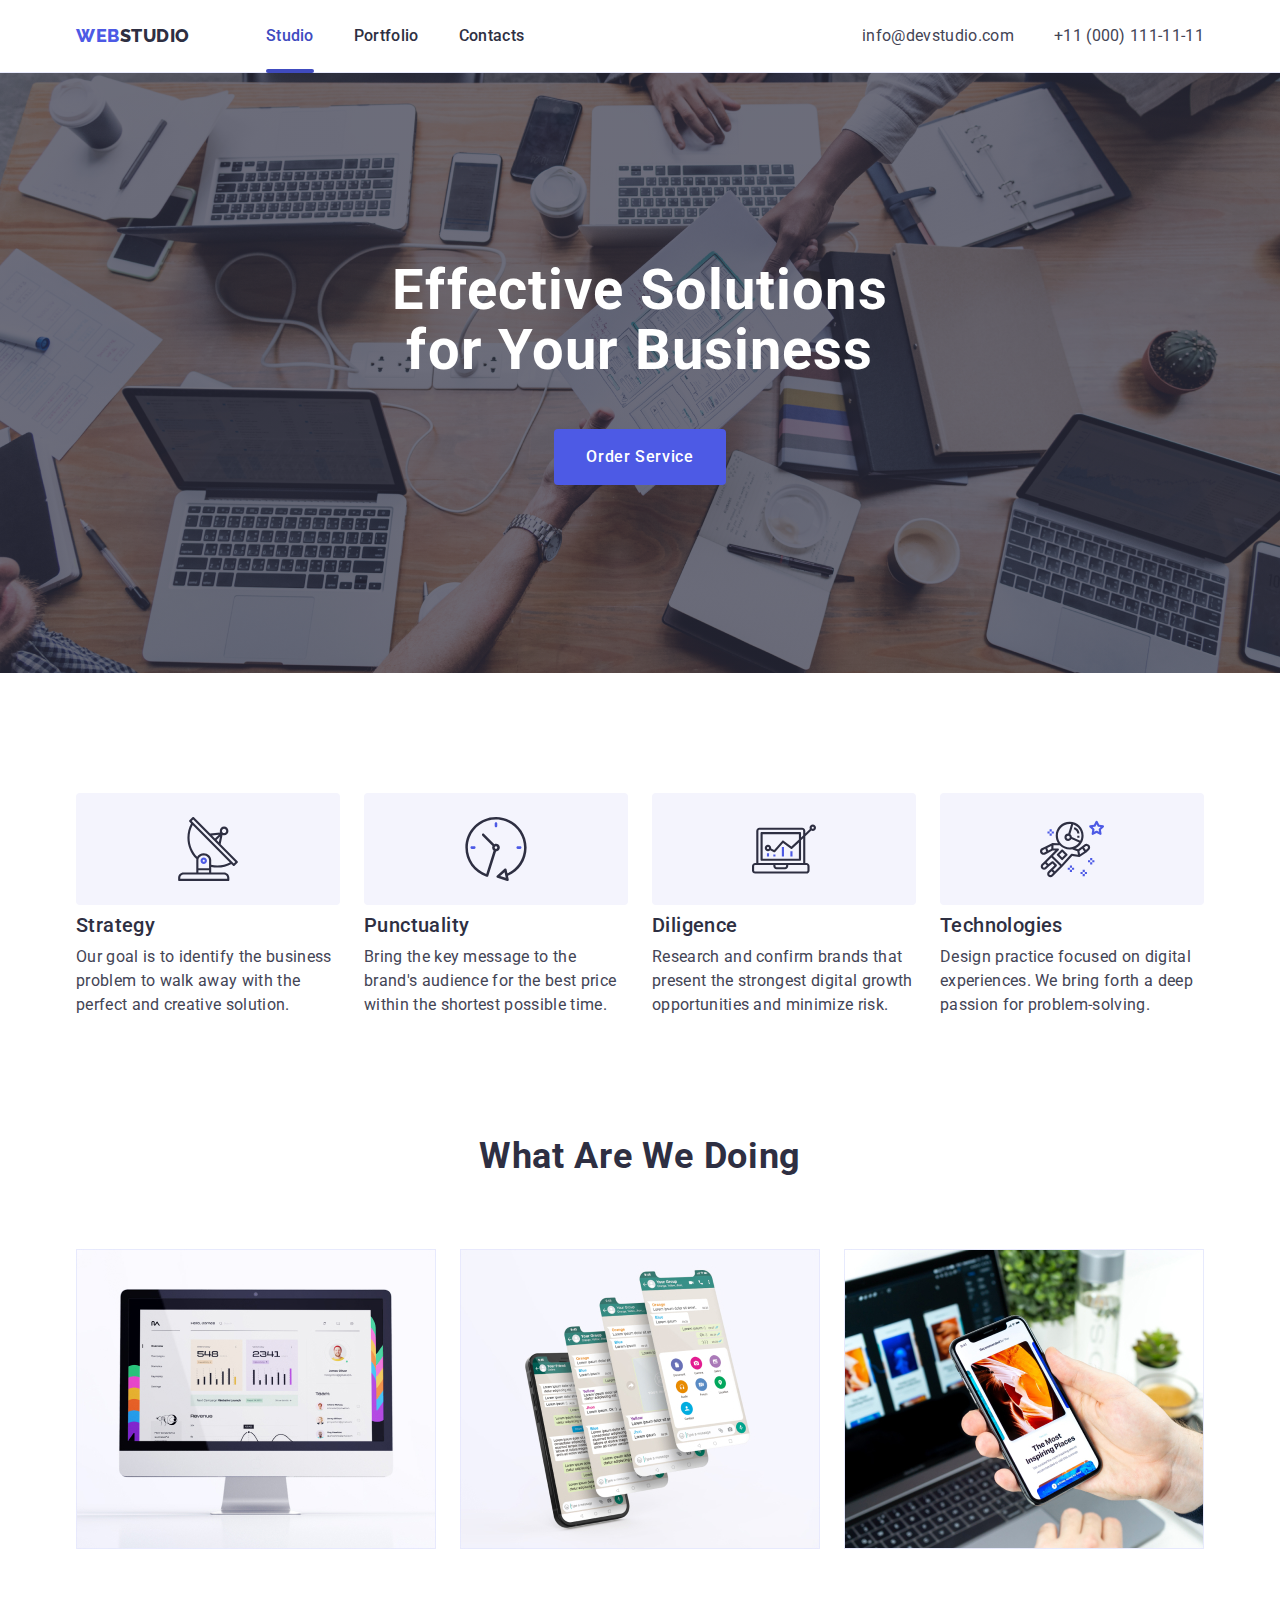
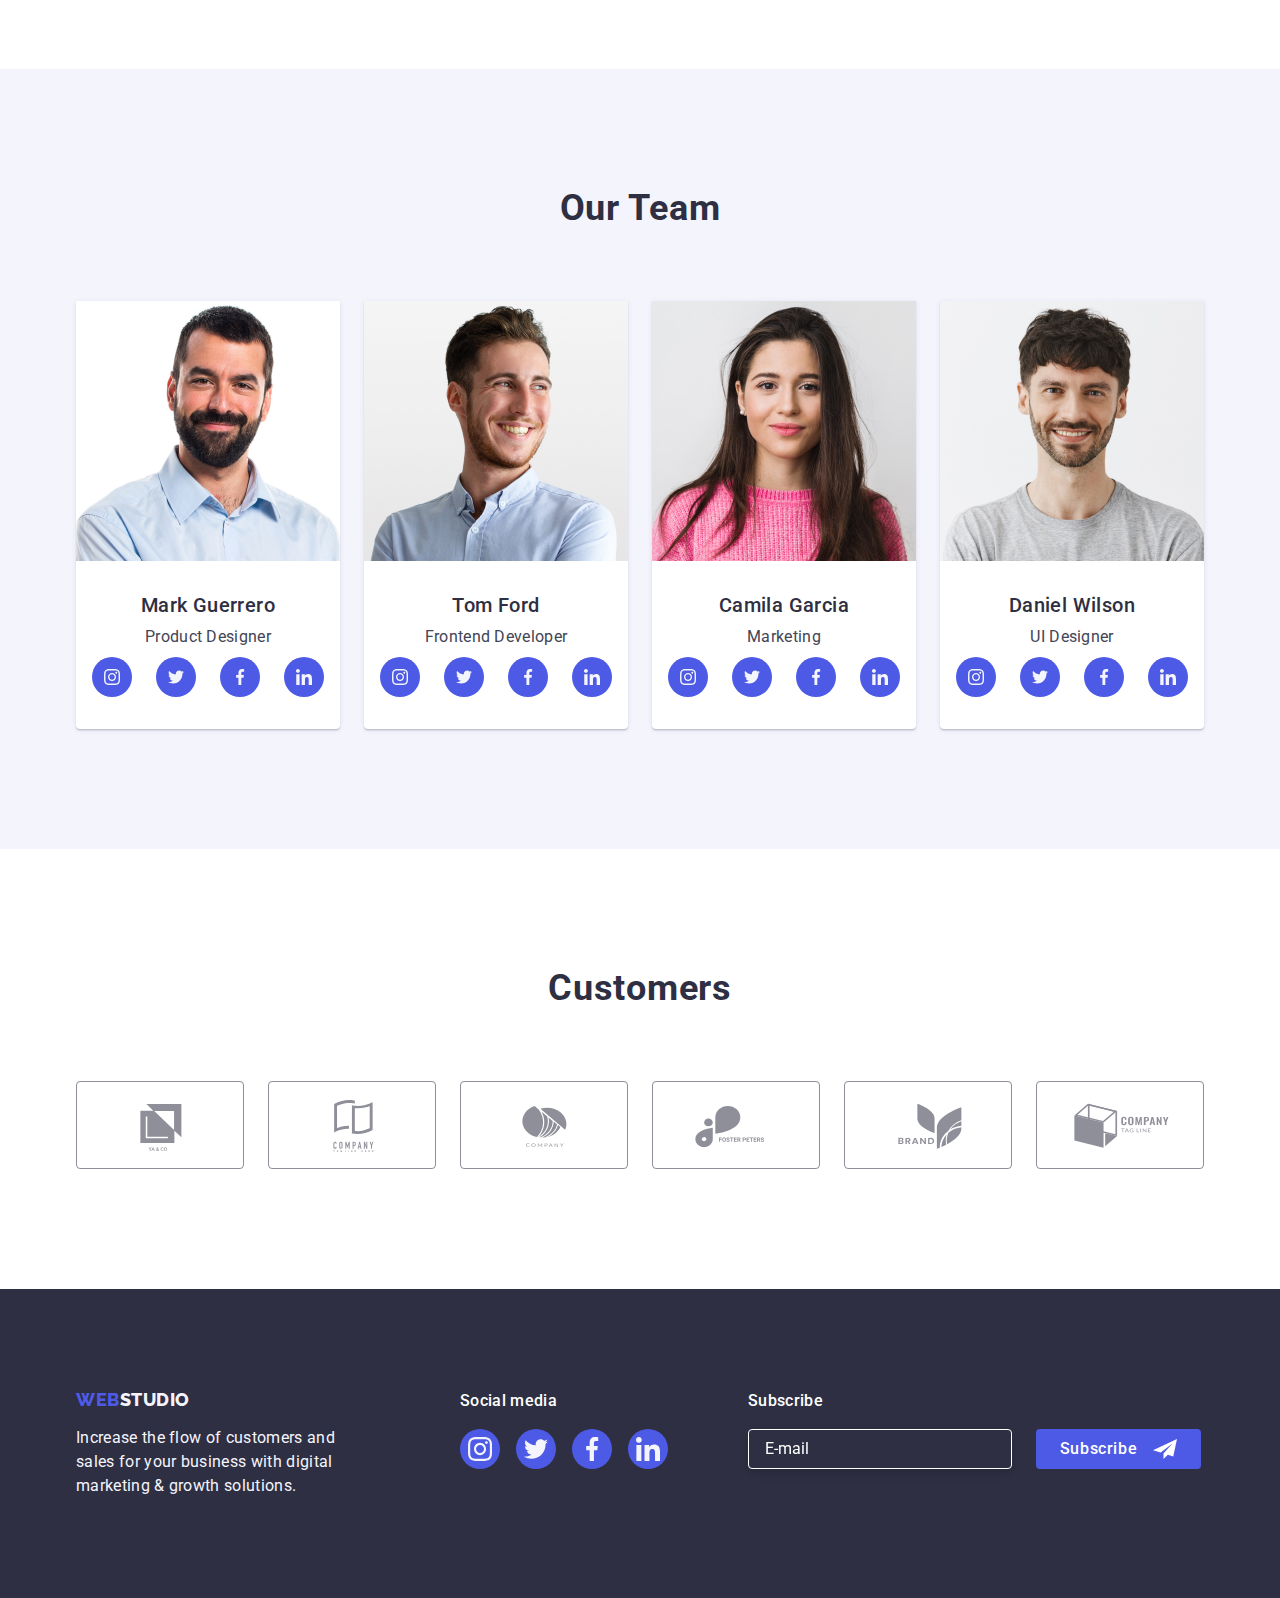
==== commit 8bd00907: "css6" ====
--- a/index.html
+++ b/index.html
@@ -402,7 +402,6 @@
       <div class="Subscribe">
         <p class="text-Subscribe">Subscribe</p>
         <form class="poick-Email">
-          <label class="Email"></label>
           <input class="footer-input" type="email" name="email" id="email" placeholder="E-mail">
           <button class="bnt-sumsctibe">Subscribe
             <svg width="24" height="24">
@@ -421,13 +420,13 @@
           <use href="./images/icons.svg#icon-close-black-18dp-2-1-1"></use>
         </svg>
       </button>
-      <strong class="text-saglav">Leave your contacts and we will call you back</strong>
-      <form name="contact-form">
+      <form class="contact-form">
+        <strong class="text-saglav">Leave your contacts and we will call you back</strong>
         <label class="contact-form-label" for="Name">Name</label>
         <div class="contact-form-one">
           <input class="input-name" type="text" name="user_name" id="Name" />
           <svg class="icon-input" width="18" height="24">
-            <use href="./images/icons.svg#icon-person-black-18dp-1-1"></use>
+            <use href="./images/icons.svg#icon-person-black-18dp-1-2-1"></use>
           </svg>
         </div>
         <label class="contact-form-label" for="Phone">Phone</label>
@@ -444,16 +443,18 @@
             <use href="./images/icons.svg#icon-email-black-18dp-1-1"></use>
           </svg>
         </div>
-        <label class="contact-form-label" for="Comment">Comment</label>
-        <textarea class="contact-form-maccenger" name="Comment" id="Comment" cols="30" rows="10"
-          placeholder="Text input"></textarea>
+        <label class="contact-form-label">
+          <span class="contact-form-label-comment">Comment</span>
+          <textarea class="contact-form-maccenger" name="Comment" id="Comment" placeholder="Text input"></textarea>
+        </label>
         <label class="contact-form-info">
           <input class="input-checkbox" type="checkbox">
           <svg class="svg-iconka-checkbox" width="16" height="16">
-            <use class="modal-cvadrat" href="./images/icons.svg#icon-Checkbox-1"></use>
-            <use class="modal-cvadrat-gal" href="./images/icons.svg#icon-Property-1click-1"></use>
+            <use class="modal-form-unchecked" href="./images/icons.svg#icon-unchecked"></use>
+            <use class="modal-form-checked" href="./images/icons.svg#icon-checked"></use>
           </svg>
-          <span class="input-checkbox-text">I accept the terms and conditions of the <a class="span-text" href>Privacy
+          <span class="input-checkbox-text">I accept the terms and conditions of the <a class="span-text"
+              href="">Privacy
               Policy</a></span>
         </label>
         <button class="btn btn-send" type="submit">Send</button>
--- a/css/styles.css
+++ b/css/styles.css
@@ -53,7 +53,6 @@
 .main-nav {
   display: flex;
   align-items: center;
-  border-bottom: 1px solid #E7E9FC;
 }
 
 .visually-hidden {
@@ -784,15 +783,14 @@
 }
 
 .nav-link::after {
-  content: '';
+  content: "";
   position: absolute;
+  bottom: -1px;
+  left: 0;
   display: block;
   width: 100%;
   height: 4px;
   border-radius: 2px;
-  bottom: -1px;
-  left: 0;
-
 }
 
 .nav-link.current {
@@ -806,8 +804,6 @@
 }
 
 /* portfolio  */
-
-
 
 .flex-portfolio:hover .overlay {
   transform: translateY(0);
@@ -879,12 +875,15 @@
 
 .modal {
   position: absolute;
-  padding: 24px;
+  top: 50%;
+  left: 50%;
+  transform: translate(-50%, -50%);
+  padding-top: 72px;
+  padding-right: 24px;
+  padding-bottom: 24px;
+  padding-left: 24px;
   width: 408px;
   min-height: 584px;
-  left: 50%;
-  top: 50%;
-  opacity: 1;
   transform: translate(-50%, -50%);
   transition: transform var(--animation) cubic-bezier(0.4, 0, 0.2, 1),
     opacity var(--animation) cubic-bezier(0.4, 0, 0.2, 1);
@@ -899,18 +898,19 @@
 }
 
 .modal-btn {
-  display: flex;
-  align-items: center;
+  position: absolute;
+  top: 24px;
+  right: 24px;
+  display: flex;
   justify-content: center;
-  margin-left: auto;
-  width: 24px;
-  height: 24px;
+  align-items: center;
+  padding: 8px;
+  border-radius: 50%;
   background-color: #E7E9FC;
   border: 1px solid rgba(0, 0, 0, 0.1);
-  border-radius: 50%;
+  transition: background-color var(--anim-fas), color var(--anim-fas);
+  cursor: pointer;
   border: none;
-  cursor: pointer;
-  transition: background-color var(--anim-fas), color var(--anim-fas);
 }
 
 .modal-btn:hover,
@@ -922,6 +922,14 @@
 .modal-icon {
   fill: currentColor;
 }
+
+.contact-form {
+  display: flex;
+  flex-direction: column;
+}
+
+
+
 
 
 /* Subscribe */
@@ -955,14 +963,29 @@
 
 }
 
-.input-checkbox:checked+.svg-iconka-checkbox>.modal-cvadrat-gal {
+.modal-form-unchecked {
+  opacity: 0;
+  transition: var(--anim-fas);
+}
+
+.input-checkbox:checked+.svg-iconka-checkbox>.modal-form-unchecked {
   opacity: 1;
 }
 
-.modal-cvadrat-gal {
+
+.modal-form-checked {
   opacity: 0;
-}
-
+  transition: var(--anim-fas);
+}
+
+.input-checkbox:checked+.svg-iconka-checkbox>.modal-form-checked {
+  opacity: 1;
+}
+
+.svg-iconka-checkbox {
+  border: 1px solid rgba(46, 47, 66, 0.4);
+  border-radius: 2px;
+}
 
 
 
@@ -1035,13 +1058,8 @@
 
 
 .text-saglav {
-  display: block;
   margin-bottom: 16px;
-  font-weight: 500;
-  font-size: 16px;
-  line-height: 1.5;
-  letter-spacing: 0.02em;
-  color: #2E2F42;
+  text-align: center;
 }
 
 .contact-form-label {
@@ -1063,31 +1081,73 @@
 .input-name {
   width: 100%;
   height: 40px;
-  border: 1px solid rgba(46, 47, 66, 0.4);
   border-radius: 4px;
   padding-left: 38px;
   padding-right: 38px;
-  transition: border var(--anim-fas);
-}
-
-.input-name:focus,
-.input-name:hover {
+  transition: border-color var(--anim-fas);
   border: 1px solid rgba(46, 47, 66, 0.4);
-}
+  outline: 1px solid transparent;
+}
+
+.input-name:focus {
+  border-color: #4d5ae5;
+}
+
+.input-name:focus+.icon-input {
+  fill: #4b5ae5;
+}
+
+
+
+
+
 
 .contact-form-maccenger {
+  width: 100%;
+  height: 120px;
+  padding: 8px 16px;
+  resize: none;
+  outline: 1px solid transparent;
+  border-radius: 4px;
+  border: 1px solid rgba(46, 47, 66, 0.4);
+  transition: outline-color var(--anim-fas);
+}
+
+.contact-form-maccenger:focus {
+  opacity: 1;
+  outline-color: #4d5ae5;
+  border: transparent;
+}
+
+.contact-form-label-comment {
   display: block;
-  width: 100%;
-  max-height: 120px;
-  resize: none;
-  border: 1px solid rgba(46, 47, 66, 0.4);
-  border-radius: 4px;
-  padding-left: 16px;
-  padding-top: 12px;
-  margin-bottom: 16px;
-}
+  text-align: left;
+  font-weight: 400;
+  font-size: 12px;
+  line-height: 1.16;
+  letter-spacing: 0.04em;
+  margin-bottom: 4px;
+  color: #8e8f99;
+}
+
+
+button,
+input,
+optgroup,
+select,
+textarea {
+  font-family: inherit;
+  font-size: 100%;
+  line-height: 1.15;
+  margin: 0;
+}
+
+
+
+
 
 .contact-form-info {
+  margin-top: 16px;
   display: flex;
   align-items: center;
   gap: 0px;
@@ -1117,7 +1177,7 @@
   display: block;
   margin: 0 auto;
   width: 169px;
-  height: 52px;
+  height: 56px;
   font-weight: 500;
   font-size: 16px;
   line-height: 1.5;
@@ -1128,4 +1188,11 @@
   border-radius: 4px;
   border-color: transparent;
   cursor: pointer;
+  transition-property: bacground-color;
+  transition: background-color var(--anim-fas);
+}
+
+.btn.btn-send:hover,
+.btn.btn-send:focus {
+  background-color: #404bbf;
 }